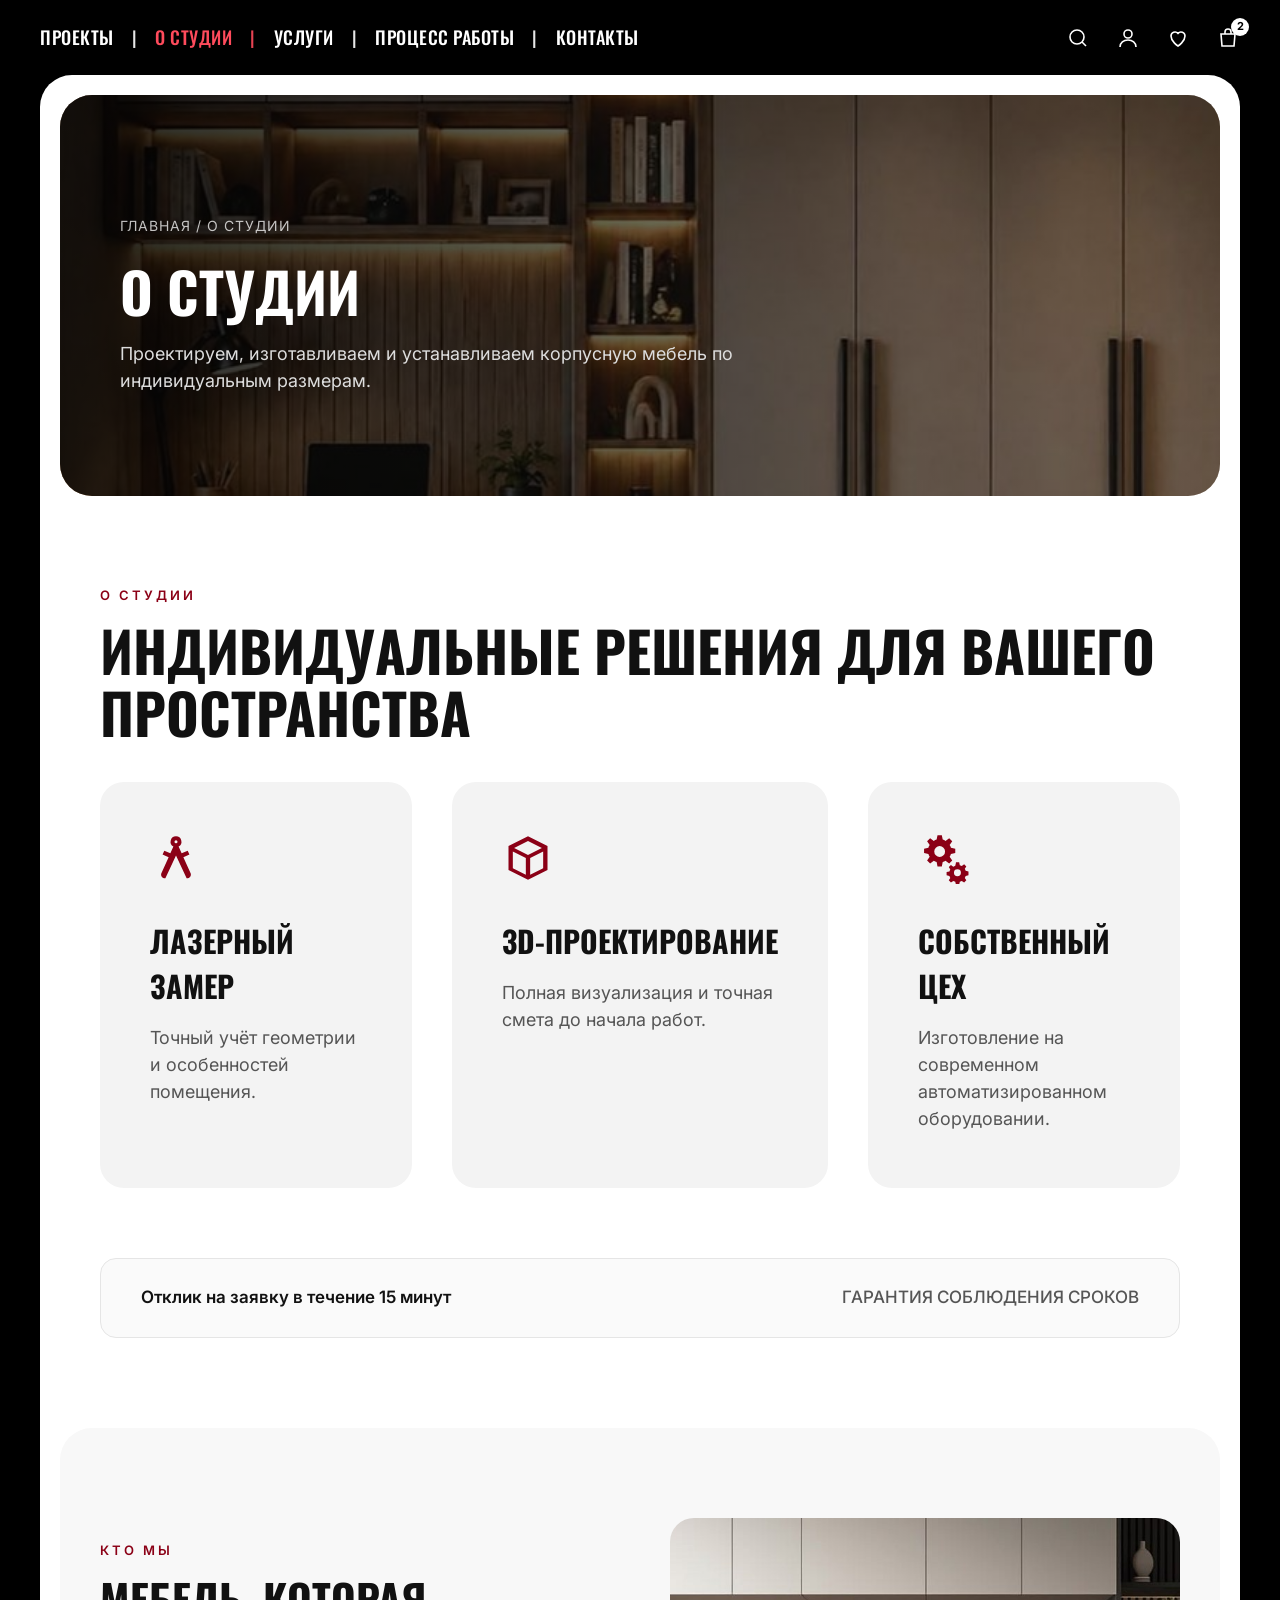
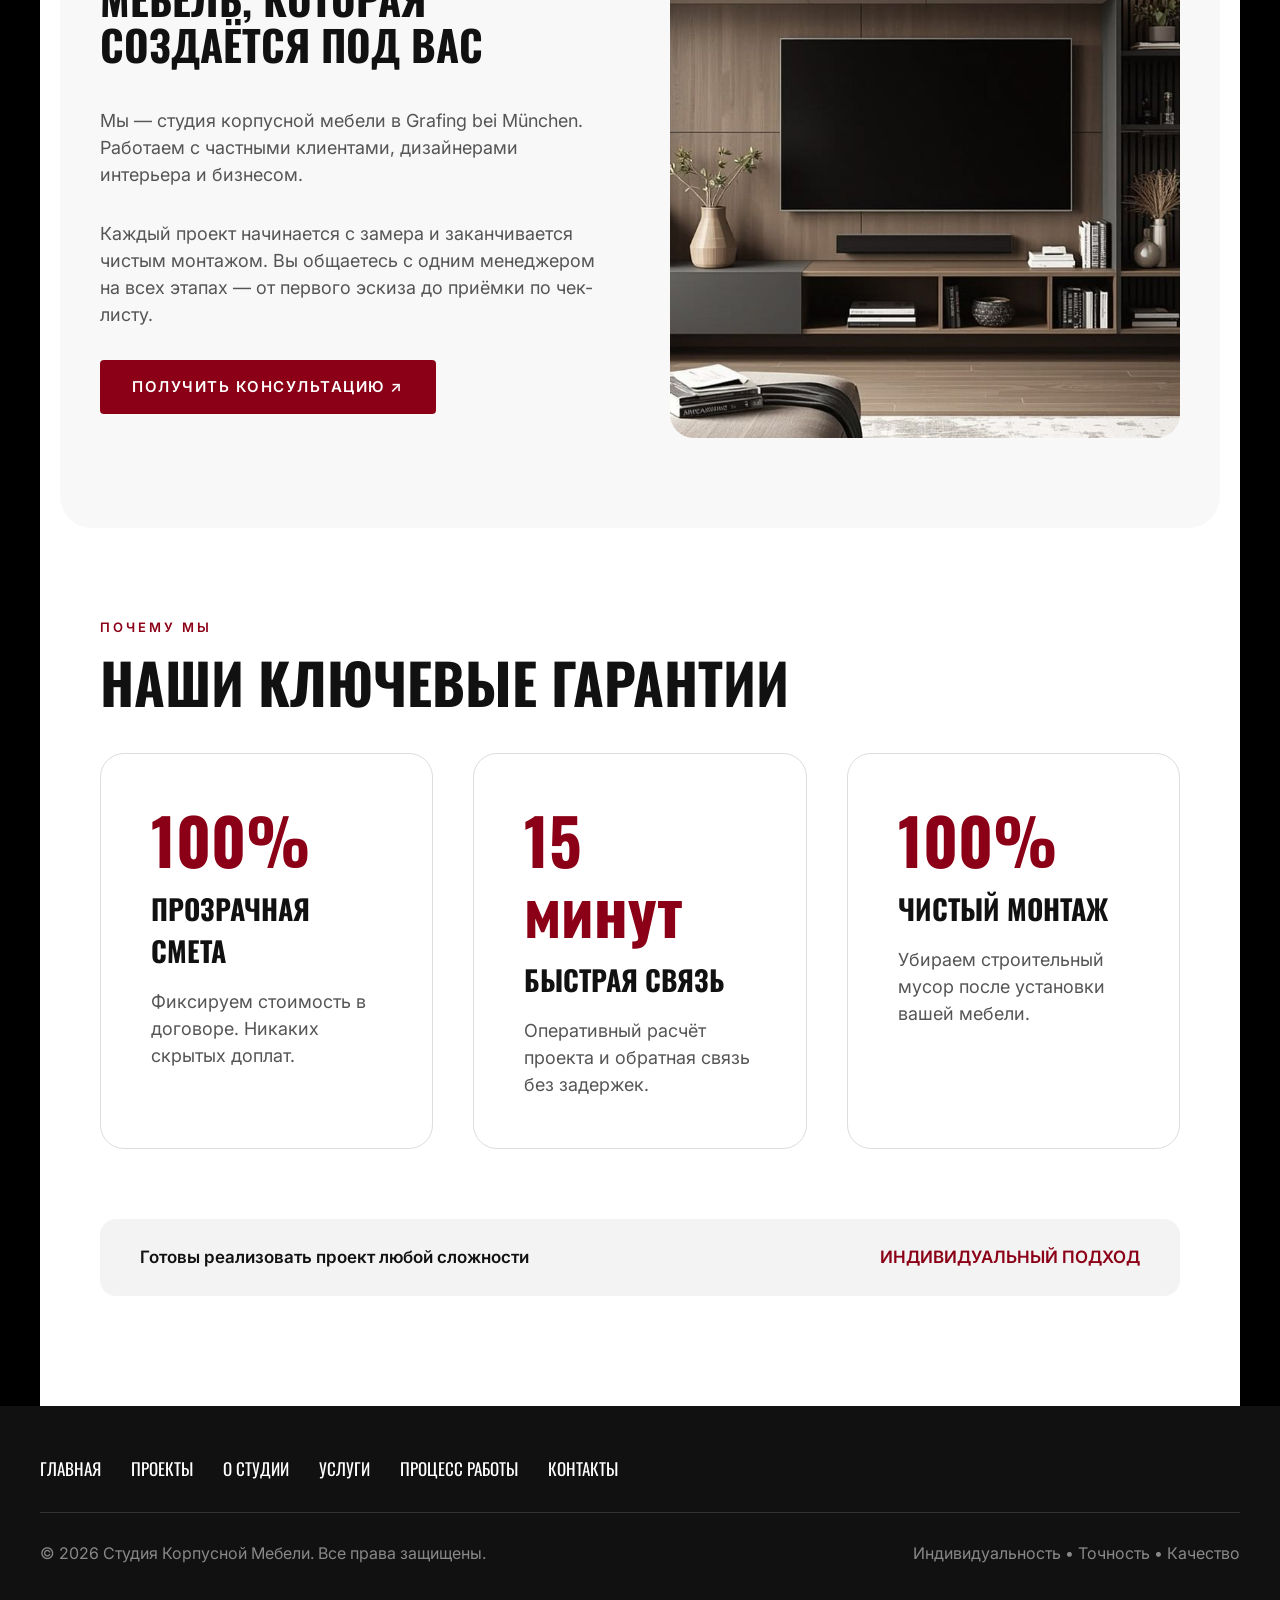
==== about.html @ b0513866 "first commit" ====
<!DOCTYPE html>
<html lang="ru">
<head>
    <meta charset="UTF-8">
    <meta name="viewport" content="width=device-width, initial-scale=1.0">
    <title>О студии | Корпусная мебель на заказ</title>
    <meta name="description" content="О студии корпусной мебели: лазерный замер, 3D-проектирование, собственный цех и гарантии.">

    <link rel="preconnect" href="https://fonts.googleapis.com">
    <link rel="preconnect" href="https://fonts.gstatic.com" crossorigin>
    <link href="https://fonts.googleapis.com/css2?family=Inter:wght@300;400;500;600;700;800&family=Oswald:wght@500;600;700&display=swap" rel="stylesheet">
    <link rel="stylesheet" href="css/style.css">
</head>
<body>

    <!-- ================= ШАПКА ================= -->
    <header class="site-header">
        <div class="site-header__inner">
            <button class="burger" aria-label="Меню"><span></span><span></span><span></span></button>
            <nav class="nav">
                <a href="projects.html">Проекты</a>
                <a href="about.html">О студии</a>
                <a href="services.html">Услуги</a>
                <a href="process.html">Процесс работы</a>
                <a href="contacts.html">Контакты</a>
            </nav>
            <div class="header-icons">
                <a href="#" aria-label="Поиск"><svg viewBox="0 0 24 24" fill="none" stroke="currentColor" stroke-width="1.6"><circle cx="11" cy="11" r="7"/><path d="m20 20-4-4"/></svg></a>
                <a href="#" aria-label="Профиль"><svg viewBox="0 0 24 24" fill="none" stroke="currentColor" stroke-width="1.6"><circle cx="12" cy="8" r="4"/><path d="M4 21c0-4.4 3.6-7 8-7s8 2.6 8 7"/></svg></a>
                <a href="#" aria-label="Избранное"><svg viewBox="0 0 24 24" fill="none" stroke="currentColor" stroke-width="1.6"><path d="M12 20s-7-4.4-7-10a4 4 0 0 1 7-2.6A4 4 0 0 1 19 10c0 5.6-7 10-7 10Z"/></svg></a>
                <a href="#" aria-label="Корзина"><svg viewBox="0 0 24 24" fill="none" stroke="currentColor" stroke-width="1.6"><path d="M5 8h14l-1 12H6L5 8Z"/><path d="M9 8V6a3 3 0 0 1 6 0v2"/></svg><span class="cart-badge">2</span></a>
            </div>
        </div>
    </header>

    <main class="page">
        <div class="page__inner">

            <!-- Шапка страницы -->
            <section class="page-hero" style="background-image: url('images/cat-wardrobes.jpg');">
                <div class="breadcrumbs"><a href="index.html">Главная</a> / О студии</div>
                <br>
                <h1 class="title">О студии</h1>
                <p class="lead" style="color:#ddd;">Проектируем, изготавливаем и устанавливаем корпусную мебель по индивидуальным размерам.</p>
            </section>

            <!-- Индивидуальные решения -->
            <section class="section">
                <div class="container">
                    <span class="eyebrow">О студии</span>
                    <h2 class="title">Индивидуальные решения для вашего пространства</h2>

                    <div class="features">
                        <div class="feature">
                            <svg viewBox="0 0 24 24" fill="currentColor"><path d="M12 2a2.5 2.5 0 0 1 1.2 4.7l1.4 3.1 2.8-1.2.8 1.8-2.8 1.2 3.3 7.3c.5 1-.1 2.2-1.2 2.4l-.6.1-4.9-10.6-4.9 10.6-.6-.1c-1.1-.2-1.7-1.4-1.2-2.4l3.3-7.3-2.8-1.2.8-1.8 2.8 1.2 1.4-3.1A2.5 2.5 0 0 1 12 2Zm0 1.8a.7.7 0 1 0 0 1.4.7.7 0 0 0 0-1.4Z"/></svg>
                            <h3>Лазерный замер</h3>
                            <p>Точный учёт геометрии и особенностей помещения.</p>
                        </div>
                        <div class="feature">
                            <svg viewBox="0 0 24 24" fill="currentColor"><path d="M12 2 3 6.5v11L12 22l9-4.5v-11L12 2Zm0 2.2 6.4 3.2L12 10.6 5.6 7.4 12 4.2ZM5 9l6 3v7.7l-6-3V9Zm8 10.7V12l6-3v7.7l-6 3Z"/></svg>
                            <h3>3D&#8209;проектирование</h3>
                            <p>Полная визуализация и точная смета до начала работ.</p>
                        </div>
                        <div class="feature">
                            <svg viewBox="0 0 24 24" fill="currentColor"><path d="M9 1.5h2l.4 2a5 5 0 0 1 1.3.6l1.7-1.2 1.4 1.4-1.2 1.7c.3.4.5.8.6 1.3l2 .4v2l-2 .4a5 5 0 0 1-.6 1.3l1.2 1.7-1.4 1.4-1.7-1.2a5 5 0 0 1-1.3.6l-.4 2H9l-.4-2a5 5 0 0 1-1.3-.6l-1.7 1.2-1.4-1.4 1.2-1.7a5 5 0 0 1-.6-1.3l-2-.4v-2l2-.4c.1-.5.3-.9.6-1.3L4.2 4.3l1.4-1.4 1.7 1.2c.4-.3.8-.5 1.3-.6l.4-2ZM10 6.5a2.5 2.5 0 1 0 0 5 2.5 2.5 0 0 0 0-5Zm7.5 7.5h1.5l.3 1.3.9.4 1.1-.8 1 1-.7 1.1.4.9 1.3.3V20l-1.3.3-.4.9.7 1.1-1 1-1.1-.7-.9.4-.3 1.3h-1.5l-.3-1.3-.9-.4-1.1.7-1-1 .7-1.1-.4-.9-1.3-.3v-1.5l1.3-.3.4-.9-.7-1.1 1-1 1.1.8.9-.4.3-1.3Zm.7 3.2a1.6 1.6 0 1 0 0 3.2 1.6 1.6 0 0 0 0-3.2Z"/></svg>
                            <h3>Собственный цех</h3>
                            <p>Изготовление на современном автоматизированном оборудовании.</p>
                        </div>
                    </div>

                    <div class="info-bar info-bar--outline">
                        <span>Отклик на заявку в течение 15 минут</span>
                        <span>Гарантия соблюдения сроков</span>
                    </div>
                </div>
            </section>

            <!-- О нас подробнее -->
            <section class="section section--light" style="border-radius: 32px;">
                <div class="container about-split">
                    <div>
                        <span class="eyebrow">Кто мы</span>
                        <h2 class="title title--sm">Мебель, которая создаётся под вас</h2>
                        <p class="lead">Мы — студия корпусной мебели в Grafing bei München. Работаем с частными клиентами, дизайнерами интерьера и бизнесом.</p>
                        <p class="lead">Каждый проект начинается с замера и заканчивается чистым монтажом. Вы общаетесь с одним менеджером на всех этапах — от первого эскиза до приёмки по чек-листу.</p>
                        <a href="#" class="btn" data-modal-open>Получить консультацию ↗</a>
                    </div>
                    <img src="images/cat-home.jpg" alt="Мебель для дома">
                </div>
            </section>

            <!-- Гарантии -->
            <section class="section">
                <div class="container">
                    <span class="eyebrow">Почему мы</span>
                    <h2 class="title">Наши ключевые гарантии</h2>

                    <div class="guarantees">
                        <div class="guarantee">
                            <div class="guarantee__num">100%</div>
                            <h3>Прозрачная смета</h3>
                            <p>Фиксируем стоимость в договоре. Никаких скрытых доплат.</p>
                        </div>
                        <div class="guarantee">
                            <div class="guarantee__num">15 минут</div>
                            <h3>Быстрая связь</h3>
                            <p>Оперативный расчёт проекта и обратная связь без задержек.</p>
                        </div>
                        <div class="guarantee">
                            <div class="guarantee__num">100%</div>
                            <h3>Чистый монтаж</h3>
                            <p>Убираем строительный мусор после установки вашей мебели.</p>
                        </div>
                    </div>

                    <div class="info-bar">
                        <span>Готовы реализовать проект любой сложности</span>
                        <span>Индивидуальный подход</span>
                    </div>
                </div>
            </section>

        </div>
    </main>

    <!-- ================= ПОДВАЛ ================= -->
    <footer class="site-footer">
        <div class="container">
            <nav class="site-footer__nav">
                <a href="index.html">Главная</a>
                <a href="projects.html">Проекты</a>
                <a href="about.html">О студии</a>
                <a href="services.html">Услуги</a>
                <a href="process.html">Процесс работы</a>
                <a href="contacts.html">Контакты</a>
            </nav>
            <div class="site-footer__bottom">
                <span>© <span data-year></span> Студия Корпусной Мебели. Все права защищены.</span>
                <span>Индивидуальность • Точность • Качество</span>
            </div>
        </div>
    </footer>

    <!-- ================= МОДАЛЬНОЕ ОКНО ================= -->
    <div class="modal" id="modal">
        <div class="modal__box">
            <button class="modal__close" aria-label="Закрыть">&times;</button>
            <h2>Получить консультацию</h2>
            <p>Оставьте контакты — перезвоним в течение 15 минут.</p>
            <form class="form">
                <input type="text" name="name" placeholder="Ваше имя" required>
                <input type="tel" name="phone" placeholder="Телефон" required>
                <textarea name="message" placeholder="Что хотите заказать?"></textarea>
                <button type="submit" class="btn">Отправить заявку</button>
                <div class="form__success">Спасибо! Мы скоро свяжемся с вами.</div>
                <div class="form__agree">Нажимая кнопку, вы соглашаетесь на обработку персональных данных.</div>
            </form>
        </div>
    </div>

    <script src="js/main.js"></script>
</body>
</html>
---- css/style.css ----
/* =========================================================
   Корпусная мебель на заказ — общие стили для всех страниц
   ========================================================= */

:root {
    --black: #000000;
    --dark: #111111;
    --dark-2: #1c1c1e;
    --white: #ffffff;
    --bg-light: #f8f8f8;
    --card-gray: #f3f3f3;
    --text: #111111;
    --text-muted: #555555;
    --text-light: #888888;
    --accent: #8b0016;
    --accent-hover: #a5001c;
    --border: #e5e5e5;
    --radius-xl: 32px;
    --radius-lg: 24px;
    --radius-md: 16px;
    --container: 1280px;
    --font-head: 'Oswald', sans-serif;
    --font-body: 'Inter', sans-serif;
}

*,
*::before,
*::after {
    box-sizing: border-box;
    margin: 0;
    padding: 0;
}

html {
    scroll-behavior: smooth;
}

body {
    background: var(--black);
    font-family: var(--font-body);
    color: var(--text);
    line-height: 1.5;
}

img {
    display: block;
    max-width: 100%;
}

a {
    color: inherit;
    text-decoration: none;
}

button {
    font: inherit;
    cursor: pointer;
    border: none;
    background: none;
    color: inherit;
}

.container {
    width: 100%;
    max-width: var(--container);
    margin: 0 auto;
    padding: 0 40px;
}

/* ---------- Общие элементы ---------- */

.eyebrow {
    display: block;
    font-size: 13px;
    font-weight: 600;
    letter-spacing: 3px;
    text-transform: uppercase;
    color: var(--accent);
    margin-bottom: 14px;
}

.title {
    font-family: var(--font-head);
    font-weight: 700;
    font-size: clamp(32px, 5vw, 56px);
    line-height: 1.1;
    text-transform: uppercase;
    margin-bottom: 40px;
}

.title--sm {
    font-size: clamp(28px, 4vw, 42px);
}

.lead {
    font-size: 18px;
    color: var(--text-muted);
    max-width: 640px;
    margin-bottom: 32px;
}

.btn {
    display: inline-flex;
    align-items: center;
    gap: 10px;
    background: var(--accent);
    color: var(--white);
    padding: 16px 32px;
    font-weight: 600;
    font-size: 15px;
    letter-spacing: 1.5px;
    text-transform: uppercase;
    border-radius: 4px;
    transition: background 0.2s;
}

.btn:hover {
    background: var(--accent-hover);
}

.btn--outline {
    background: transparent;
    border: 1px solid currentColor;
}

.btn--outline:hover {
    background: var(--white);
    color: var(--black);
}

.section {
    padding: 90px 0;
}

.section--light {
    background: var(--bg-light);
}

.section--dark {
    background: var(--dark);
    color: var(--white);
}

.check-list {
    list-style: none;
    display: flex;
    flex-direction: column;
    gap: 14px;
    margin-bottom: 32px;
}

.check-list li {
    position: relative;
    padding-left: 34px;
    font-weight: 600;
    font-size: 17px;
}

.check-list li::before {
    content: '';
    position: absolute;
    left: 2px;
    top: 4px;
    width: 14px;
    height: 8px;
    border-left: 2.5px solid var(--accent);
    border-bottom: 2.5px solid var(--accent);
    transform: rotate(-45deg);
}

.info-bar {
    display: flex;
    justify-content: space-between;
    align-items: center;
    gap: 20px;
    flex-wrap: wrap;
    padding: 26px 40px;
    border-radius: var(--radius-md);
    background: var(--card-gray);
    font-weight: 600;
    font-size: 17px;
}

.info-bar span:last-child {
    color: var(--accent);
    text-transform: uppercase;
}

/* =========================================================
   ШАПКА
   ========================================================= */

.site-header {
    position: sticky;
    top: 0;
    z-index: 100;
    background: var(--black);
    color: var(--white);
}

.site-header__inner {
    max-width: 1920px;
    margin: 0 auto;
    padding: 20px 40px;
    display: flex;
    align-items: center;
    justify-content: space-between;
}

.nav {
    display: flex;
    align-items: center;
    font-family: var(--font-head);
    font-size: 18px;
    font-weight: 500;
    letter-spacing: 0.5px;
    text-transform: uppercase;
}

.nav a {
    position: relative;
    padding: 4px 0;
    transition: opacity 0.2s;
}

.nav a:not(:last-child)::after {
    content: '|';
    margin: 0 18px;
    opacity: 0.9;
}

.nav a:hover {
    opacity: 0.7;
}

.nav a.is-active {
    color: #ff4b5c;
}

.header-icons {
    display: flex;
    align-items: center;
    gap: 26px;
}

.header-icons a {
    position: relative;
    display: flex;
    transition: opacity 0.2s;
}

.header-icons a:hover {
    opacity: 0.7;
}

.header-icons svg {
    width: 24px;
    height: 24px;
}

.cart-badge {
    position: absolute;
    top: -8px;
    right: -9px;
    width: 18px;
    height: 18px;
    border-radius: 50%;
    background: var(--white);
    color: var(--black);
    font-size: 11px;
    font-weight: 700;
    display: flex;
    align-items: center;
    justify-content: center;
}

.burger {
    display: none;
    width: 32px;
    height: 32px;
    flex-direction: column;
    justify-content: center;
    gap: 6px;
}

.burger span {
    display: block;
    height: 2px;
    background: var(--white);
    transition: transform 0.3s, opacity 0.3s;
}

.burger.is-open span:nth-child(1) { transform: translateY(8px) rotate(45deg); }
.burger.is-open span:nth-child(2) { opacity: 0; }
.burger.is-open span:nth-child(3) { transform: translateY(-8px) rotate(-45deg); }

/* =========================================================
   ОСНОВНОЙ КОНТЕЙНЕР (белая «карточка» на чёрном фоне)
   ========================================================= */

.page {
    background: var(--white);
    margin: 0 40px;
    border-radius: var(--radius-xl) var(--radius-xl) 0 0;
    overflow: hidden;
}

.page__inner {
    padding: 20px;
}

/* =========================================================
   ГЛАВНЫЙ ЭКРАН (index)
   ========================================================= */

.hero {
    position: relative;
    min-height: 640px;
    border-radius: var(--radius-xl);
    overflow: hidden;
    color: var(--white);
    background: url('../images/hero.jpg') center / cover no-repeat;
    display: flex;
    flex-direction: column;
    justify-content: space-between;
    padding: 28px;
}

.hero::before {
    content: '';
    position: absolute;
    inset: 0;
    background: linear-gradient(180deg, rgba(0, 0, 0, 0.55) 0%, rgba(0, 0, 0, 0.15) 45%, rgba(0, 0, 0, 0.7) 100%);
}

.hero > * {
    position: relative;
    z-index: 1;
}

.hero__top {
    display: grid;
    grid-template-columns: 1fr auto 1fr;
    align-items: start;
    gap: 20px;
}

.brand {
    display: flex;
    align-items: flex-start;
    gap: 14px;
}

.logo {
    flex-shrink: 0;
    background: var(--white);
    color: var(--black);
    font-family: var(--font-head);
    font-weight: 700;
    font-size: 24px;
    line-height: 1;
    padding: 8px 6px;
    text-align: center;
    text-transform: uppercase;
}

.brand__text {
    font-size: 13px;
    letter-spacing: 0.5px;
    text-transform: uppercase;
    max-width: 300px;
}

.brand__text small {
    display: block;
    margin-top: 6px;
    font-size: 9px;
    opacity: 0.85;
}

.company-name {
    font-family: var(--font-head);
    font-weight: 700;
    font-size: 26px;
    letter-spacing: 1px;
    text-transform: uppercase;
}

.hero__bottom {
    display: flex;
    justify-content: space-between;
    align-items: flex-end;
    gap: 30px;
}

.hero__glass {
    max-width: 760px;
    padding: 32px 40px;
    border-radius: 0 var(--radius-lg) var(--radius-lg) 0;
    margin-left: -28px;
    background: rgba(40, 30, 25, 0.35);
    backdrop-filter: blur(10px);
    -webkit-backdrop-filter: blur(10px);
}

.hero__glass p {
    font-size: clamp(16px, 1.8vw, 22px);
    letter-spacing: 1px;
    text-transform: uppercase;
    line-height: 1.35;
}

.hero__glass p + p {
    margin-top: 20px;
}

.hero__glass p::after {
    content: '';
    display: block;
    width: 52px;
    height: 2px;
    background: var(--white);
    margin-top: 10px;
}

.catalog-card {
    display: flex;
    align-items: flex-start;
    gap: 16px;
    padding: 14px;
    border-radius: 40px;
    background: rgba(10, 10, 10, 0.85);
    transition: transform 0.3s;
}

.catalog-card:hover {
    transform: translateY(-4px);
}

.catalog-card img {
    width: 220px;
    height: 150px;
    object-fit: cover;
    border-radius: 32px;
}

.catalog-card span {
    font-family: var(--font-head);
    font-size: 13px;
    text-transform: uppercase;
    line-height: 1.3;
    padding: 10px 14px 0 0;
}

.catalog-card span::after {
    content: ' ↗';
    font-size: 18px;
}

/* =========================================================
   КАТЕГОРИИ + СЛАЙДЕР
   ========================================================= */

.categories {
    padding: 70px 0 40px;
}

.categories__head {
    display: flex;
    align-items: center;
    justify-content: space-between;
    gap: 30px;
    flex-wrap: wrap;
    margin-bottom: 50px;
    padding: 0 20px;
}

.categories__label {
    display: flex;
    align-items: center;
    gap: 16px;
    font-size: 22px;
    letter-spacing: 1px;
    text-transform: uppercase;
}

.categories__label::before,
.categories__label::after {
    content: '';
    height: 2px;
    background: var(--black);
}

.categories__label::before { width: 110px; }
.categories__label::after {
    width: 340px;
    background: radial-gradient(circle at right, var(--black) 5px, transparent 6px) right center / 12px 12px no-repeat,
                linear-gradient(var(--black), var(--black)) left center / calc(100% - 6px) 2px no-repeat;
    height: 12px;
}

.categories__slogan {
    font-size: 20px;
    letter-spacing: 1px;
    text-transform: uppercase;
}

.slider {
    display: grid;
    grid-auto-flow: column;
    grid-auto-columns: calc((100% - 3 * 28px) / 4);
    gap: 28px;
    overflow-x: auto;
    scroll-snap-type: x mandatory;
    scrollbar-width: none;
    padding: 0 20px 10px;
}

.slider::-webkit-scrollbar {
    display: none;
}

.cat-card {
    scroll-snap-align: start;
    transition: transform 0.3s;
}

.cat-card:hover {
    transform: translateY(-6px);
}

.cat-card img {
    width: 100%;
    aspect-ratio: 1 / 0.96;
    object-fit: cover;
    border-radius: var(--radius-lg);
    border: 1px solid #ccc;
    margin-bottom: 24px;
}

.cat-card h3 {
    font-family: var(--font-head);
    font-weight: 600;
    font-size: 24px;
    text-transform: uppercase;
}

.slider-controls {
    display: flex;
    align-items: center;
    gap: 40px;
    margin: 60px 20px 0;
    padding: 0 30px;
}

.slider-controls button {
    font-size: 26px;
    line-height: 1;
    transition: opacity 0.2s;
}

.slider-controls button:hover {
    opacity: 0.6;
}

.slider-progress {
    position: relative;
    flex: 1;
    height: 2px;
    background: var(--border);
}

.slider-progress__bar {
    position: absolute;
    left: 0;
    top: 0;
    height: 2px;
    width: 10%;
    background: var(--black);
    transition: width 0.2s;
}

.slider-progress__bar::after {
    content: '';
    position: absolute;
    right: -4px;
    top: -3px;
    width: 8px;
    height: 8px;
    border-radius: 50%;
    background: var(--black);
}

/* =========================================================
   ЭТАПЫ РАБОТЫ — список (главная)
   ========================================================= */

.steps {
    border-top: 1px solid var(--border);
    padding: 90px 130px;
}

.steps__title {
    font-family: var(--font-body);
    font-weight: 800;
    font-size: clamp(32px, 4.5vw, 56px);
    letter-spacing: 1px;
    text-transform: uppercase;
    margin-bottom: 50px;
}

.steps__list {
    list-style: none;
}

.step {
    border-bottom: 1px solid var(--border);
}

.step:last-child {
    border-bottom: none;
}

.step__head {
    width: 100%;
    display: flex;
    align-items: center;
    gap: 60px;
    padding: 34px 0;
    text-align: left;
}

.step__num {
    flex-shrink: 0;
    width: 90px;
    font-weight: 800;
    font-size: 64px;
    line-height: 1;
    color: #dcdcdc;
    transition: color 0.3s;
}

.step__info {
    flex: 1;
}

.step__title {
    display: block;
    font-weight: 700;
    font-size: 26px;
    letter-spacing: 1px;
    text-transform: uppercase;
    margin-bottom: 8px;
}

.step__text {
    display: block;
    font-size: 17px;
    letter-spacing: 0.5px;
    color: var(--text-muted);
    text-transform: uppercase;
    max-width: 780px;
}

.step__arrow {
    flex-shrink: 0;
    width: 62px;
    height: 62px;
    border: 1px solid #ccc;
    border-radius: 50%;
    display: flex;
    align-items: center;
    justify-content: center;
    font-size: 26px;
    color: #444;
    transition: all 0.3s;
}

.step__more {
    max-height: 0;
    overflow: hidden;
    padding-left: 150px;
    color: var(--text-muted);
    font-size: 16px;
    transition: max-height 0.4s ease, padding 0.4s ease;
}

.step.is-open .step__more {
    max-height: 200px;
    padding-bottom: 30px;
}

.step:hover .step__num,
.step.is-open .step__num {
    color: var(--accent);
}

.step:hover .step__arrow,
.step.is-open .step__arrow {
    background: var(--black);
    border-color: var(--black);
    color: var(--white);
}

.step.is-open .step__arrow {
    transform: rotate(90deg);
}

.steps__cta {
    display: flex;
    justify-content: flex-end;
    margin-top: 20px;
}

/* =========================================================
   КОНТАКТЫ + КАРТА (главная, светлая версия)
   ========================================================= */

.contacts-light {
    border-top: 1px solid var(--border);
    margin: 0 130px;
    padding: 70px 0 90px;
}

.contacts-light .steps__title {
    margin-bottom: 30px;
}

.contacts-grid {
    display: grid;
    grid-template-columns: 1fr 1.6fr;
    gap: 60px;
    align-items: stretch;
}

.contact-item {
    margin-bottom: 34px;
}

.contact-item__label {
    font-size: 15px;
    letter-spacing: 1.5px;
    text-transform: uppercase;
    color: var(--text-light);
    margin-bottom: 6px;
}

.contact-item__value {
    font-weight: 700;
    font-size: 22px;
    letter-spacing: 0.5px;
}

.contact-item__sub {
    font-size: 17px;
    color: var(--text-muted);
    margin-top: 4px;
}

.socials {
    display: flex;
    flex-wrap: wrap;
    gap: 14px;
    margin-top: 12px;
}

.social-btn {
    padding: 12px 26px;
    border: 1px solid #ccc;
    border-radius: 40px;
    font-size: 17px;
    transition: all 0.2s;
}

.social-btn:hover {
    background: var(--black);
    border-color: var(--black);
    color: var(--white);
}

.map {
    min-height: 420px;
    border-radius: var(--radius-lg);
    overflow: hidden;
    border: 1px solid #ddd;
}

.map iframe {
    width: 100%;
    height: 100%;
    min-height: 420px;
    border: 0;
    display: block;
}

/* =========================================================
   ВНУТРЕННИЕ СТРАНИЦЫ — шапка страницы
   ========================================================= */

.page-hero {
    position: relative;
    border-radius: var(--radius-xl);
    overflow: hidden;
    color: var(--white);
    padding: 120px 60px 70px;
    background: var(--dark) center / cover no-repeat;
}

.page-hero::before {
    content: '';
    position: absolute;
    inset: 0;
    background: linear-gradient(90deg, rgba(0, 0, 0, 0.85) 0%, rgba(0, 0, 0, 0.35) 100%);
}

.page-hero > * {
    position: relative;
}

.page-hero .title {
    margin-bottom: 18px;
}

.page-hero .eyebrow {
    color: #ff4b5c;
}

.breadcrumbs {
    font-size: 14px;
    letter-spacing: 1px;
    text-transform: uppercase;
    opacity: 0.75;
}

.breadcrumbs a:hover {
    text-decoration: underline;
}

/* =========================================================
   О СТУДИИ
   ========================================================= */

.features {
    display: grid;
    grid-template-columns: repeat(3, 1fr);
    gap: 40px;
    margin-bottom: 70px;
}

.feature {
    background: var(--card-gray);
    border-radius: var(--radius-lg);
    padding: 50px 50px 56px;
    transition: transform 0.3s, box-shadow 0.3s;
}

.feature:hover {
    transform: translateY(-6px);
    box-shadow: 0 20px 40px rgba(0, 0, 0, 0.08);
}

.feature svg {
    width: 52px;
    height: 52px;
    color: var(--accent);
    margin-bottom: 28px;
}

.feature h3 {
    font-family: var(--font-head);
    font-weight: 700;
    font-size: 30px;
    text-transform: uppercase;
    margin-bottom: 16px;
}

.feature p {
    font-size: 18px;
    color: var(--text-muted);
}

.info-bar--outline {
    background: #fafafa;
    border: 1px solid var(--border);
}

.info-bar--outline span:last-child {
    color: var(--text-muted);
    font-weight: 500;
}

.about-split {
    display: grid;
    grid-template-columns: 1fr 1fr;
    gap: 60px;
    align-items: center;
}

.about-split img {
    border-radius: var(--radius-lg);
    width: 100%;
    height: 520px;
    object-fit: cover;
}

/* Гарантии */
.guarantees {
    display: grid;
    grid-template-columns: repeat(3, 1fr);
    gap: 40px;
    margin-bottom: 70px;
}

.guarantee {
    border: 1px solid #ddd;
    border-radius: var(--radius-lg);
    padding: 50px;
    background: var(--white);
}

.guarantee__num {
    font-family: var(--font-head);
    font-weight: 700;
    font-size: 64px;
    line-height: 1.1;
    color: var(--accent);
    margin-bottom: 14px;
}

.guarantee h3 {
    font-family: var(--font-head);
    font-weight: 700;
    font-size: 28px;
    text-transform: uppercase;
    margin-bottom: 16px;
}

.guarantee p {
    font-size: 18px;
    color: var(--text-muted);
}

/* =========================================================
   УСЛУГИ — блоки «картинка + текст»
   ========================================================= */

.service {
    display: grid;
    grid-template-columns: 1fr 1fr;
    min-height: 640px;
    border-radius: var(--radius-xl);
    overflow: hidden;
    margin-bottom: 20px;
    background: var(--white);
    scroll-margin-top: 100px;
}

.service__img {
    width: 100%;
    height: 100%;
    object-fit: cover;
}

.service__body {
    padding: 80px 60px;
    display: flex;
    flex-direction: column;
    justify-content: center;
}

.service--reverse .service__img {
    order: -1;
}

.service .title {
    margin-bottom: 26px;
}

.service .lead {
    margin-bottom: 30px;
}

/* =========================================================
   ПРОЦЕСС — карточки этапов
   ========================================================= */

.process-cards {
    display: grid;
    grid-template-columns: repeat(5, 1fr);
    gap: 24px;
    margin-bottom: 60px;
}

.process-card {
    position: relative;
    background: var(--white);
    border-radius: var(--radius-md);
    padding: 40px 30px 36px;
    box-shadow: 0 6px 24px rgba(0, 0, 0, 0.05);
    border-top: 6px solid var(--black);
    transition: transform 0.3s, border-color 0.3s;
}

.process-card:hover,
.process-card:first-child {
    border-top-color: var(--accent);
}

.process-card:hover {
    transform: translateY(-6px);
}

.process-card__num {
    font-family: var(--font-head);
    font-weight: 700;
    font-size: 46px;
    line-height: 1;
    margin-bottom: 28px;
}

.process-card h3 {
    font-family: var(--font-head);
    font-weight: 700;
    font-size: 24px;
    text-transform: uppercase;
    margin-bottom: 14px;
}

.process-card p {
    font-size: 16px;
    color: var(--text-muted);
}

.process-note {
    text-align: center;
    font-size: 18px;
    color: var(--text-muted);
}

/* =========================================================
   ПРОЕКТЫ — фильтр и галерея
   ========================================================= */

.filters {
    display: flex;
    flex-wrap: wrap;
    gap: 12px;
    margin-bottom: 40px;
}

.filter-btn {
    padding: 12px 24px;
    border: 1px solid #ccc;
    border-radius: 40px;
    font-size: 15px;
    font-weight: 500;
    text-transform: uppercase;
    letter-spacing: 0.5px;
    transition: all 0.2s;
}

.filter-btn:hover,
.filter-btn.is-active {
    background: var(--black);
    border-color: var(--black);
    color: var(--white);
}

.projects-grid {
    display: grid;
    grid-template-columns: repeat(3, 1fr);
    gap: 30px;
}

.project {
    position: relative;
    border-radius: var(--radius-lg);
    overflow: hidden;
    aspect-ratio: 4 / 3.4;
    color: var(--white);
}

.project.is-hidden {
    display: none;
}

.project img {
    width: 100%;
    height: 100%;
    object-fit: cover;
    transition: transform 0.6s;
}

.project:hover img {
    transform: scale(1.06);
}

.project__caption {
    position: absolute;
    left: 0;
    right: 0;
    bottom: 0;
    padding: 60px 26px 24px;
    background: linear-gradient(180deg, transparent 0%, rgba(0, 0, 0, 0.8) 100%);
}

.project__tag {
    font-size: 12px;
    letter-spacing: 2px;
    text-transform: uppercase;
    opacity: 0.8;
}

.project__caption h3 {
    font-family: var(--font-head);
    font-size: 24px;
    text-transform: uppercase;
}

/* =========================================================
   КОНТАКТЫ — тёмная версия (страница контактов и подвал)
   ========================================================= */

.contacts-dark__head {
    display: flex;
    justify-content: space-between;
    align-items: flex-start;
    gap: 30px;
    flex-wrap: wrap;
    margin-bottom: 70px;
}

.contacts-dark__head .eyebrow {
    color: var(--accent);
}

.contacts-dark .contact-item__label {
    color: #aaa;
    letter-spacing: 3px;
}

.contacts-dark .contact-item__value {
    font-weight: 600;
    font-size: 30px;
}

.contacts-dark .contact-item__sub {
    color: #777;
    font-size: 20px;
}

.contacts-dark__grid {
    display: grid;
    grid-template-columns: 1fr 1fr;
    gap: 60px;
    align-items: start;
    margin-bottom: 60px;
}

.dark-card {
    background: var(--dark-2);
    border: 1px solid #2a2a2a;
    border-radius: var(--radius-lg);
    padding: 50px 56px;
}

.dark-card h3 {
    font-family: var(--font-head);
    font-weight: 700;
    font-size: 34px;
    text-transform: uppercase;
    margin-bottom: 20px;
}

.dark-card p {
    color: #aaa;
    font-size: 18px;
    margin-bottom: 30px;
}

.dark-card .social-btn {
    background: #2a2a2c;
    border-color: #3a3a3c;
    color: var(--white);
    font-weight: 600;
}

.dark-card .social-btn:hover {
    background: var(--white);
    color: var(--black);
}

.contacts-dark .map {
    border-color: #2a2a2a;
}

/* ---------- Форма ---------- */

.form {
    display: grid;
    gap: 16px;
}

.form input,
.form textarea,
.form select {
    width: 100%;
    padding: 16px 18px;
    font: inherit;
    font-size: 16px;
    border-radius: 10px;
    border: 1px solid #ccc;
    background: var(--white);
    color: var(--text);
}

.form textarea {
    resize: vertical;
    min-height: 110px;
}

.form input:focus,
.form textarea:focus,
.form select:focus {
    outline: 2px solid var(--accent);
    outline-offset: 1px;
}

.dark-card .form input,
.dark-card .form textarea,
.dark-card .form select {
    background: #2a2a2c;
    border-color: #3a3a3c;
    color: var(--white);
}

.form__agree {
    font-size: 13px;
    color: var(--text-light);
}

.form__success {
    display: none;
    padding: 16px 18px;
    border-radius: 10px;
    background: #e9f7ee;
    color: #146c2e;
    font-weight: 600;
}

.form.is-sent .form__success {
    display: block;
}

/* =========================================================
   ПОДВАЛ
   ========================================================= */

.site-footer {
    background: var(--dark);
    color: #888;
    font-size: 16px;
}

.site-footer__nav {
    display: flex;
    flex-wrap: wrap;
    gap: 10px 30px;
    font-family: var(--font-head);
    font-size: 17px;
    text-transform: uppercase;
    color: var(--white);
    padding: 50px 0 30px;
}

.site-footer__nav a:hover {
    color: #ff4b5c;
}

.site-footer__bottom {
    display: flex;
    justify-content: space-between;
    flex-wrap: wrap;
    gap: 10px;
    border-top: 1px solid #333;
    padding: 28px 0 36px;
}

/* =========================================================
   МОДАЛЬНОЕ ОКНО «ПОЛУЧИТЬ КОНСУЛЬТАЦИЮ»
   ========================================================= */

.modal {
    position: fixed;
    inset: 0;
    z-index: 200;
    display: flex;
    align-items: center;
    justify-content: center;
    padding: 20px;
    background: rgba(0, 0, 0, 0.7);
    opacity: 0;
    visibility: hidden;
    transition: opacity 0.3s, visibility 0.3s;
}

.modal.is-open {
    opacity: 1;
    visibility: visible;
}

.modal__box {
    position: relative;
    width: 100%;
    max-width: 520px;
    max-height: 100%;
    overflow-y: auto;
    background: var(--white);
    border-radius: var(--radius-lg);
    padding: 48px 40px 40px;
    transform: translateY(20px);
    transition: transform 0.3s;
}

.modal.is-open .modal__box {
    transform: none;
}

.modal__close {
    position: absolute;
    top: 16px;
    right: 20px;
    font-size: 32px;
    line-height: 1;
    color: #888;
}

.modal__close:hover {
    color: var(--black);
}

.modal h2 {
    font-family: var(--font-head);
    font-size: 32px;
    text-transform: uppercase;
    margin-bottom: 10px;
}

.modal p {
    color: var(--text-muted);
    margin-bottom: 24px;
}

/* =========================================================
   АДАПТИВ
   ========================================================= */

@media (max-width: 1200px) {
    .steps { padding: 70px 40px; }
    .contacts-light { margin: 0 40px; }
    .process-cards { grid-template-columns: repeat(3, 1fr); }
    .slider { grid-auto-columns: calc((100% - 2 * 28px) / 3); }
}

@media (max-width: 1024px) {
    .burger { display: flex; }

    .nav {
        position: fixed;
        top: 72px;
        left: 0;
        right: 0;
        flex-direction: column;
        align-items: flex-start;
        gap: 6px;
        padding: 20px 40px 30px;
        background: var(--black);
        font-size: 22px;
        border-top: 1px solid #222;
        opacity: 0;
        visibility: hidden;
        transform: translateY(-10px);
        transition: opacity 0.3s, transform 0.3s, visibility 0.3s;
    }

    .nav.is-open { opacity: 1; visibility: visible; transform: none; }
    .nav a:not(:last-child)::after { display: none; }

    .site-header__inner { gap: 20px; }
    .header-icons { margin-left: auto; }

    .page { margin: 0 16px; }

    .features,
    .guarantees { grid-template-columns: 1fr; gap: 24px; }

    .about-split,
    .service,
    .contacts-grid,
    .contacts-dark__grid { grid-template-columns: 1fr; }

    .service--reverse .service__img { order: 0; }
    .service__img { max-height: 420px; }
    .service__body { padding: 50px 30px; }

    .projects-grid { grid-template-columns: repeat(2, 1fr); }

    .hero__top { grid-template-columns: 1fr; }
    .hero__bottom { flex-direction: column; align-items: flex-start; }
    .company-name { order: -1; }
}

@media (max-width: 700px) {
    .container { padding: 0 20px; }
    .site-header__inner { padding: 16px 20px; }
    .header-icons { gap: 16px; }
    .header-icons svg { width: 20px; height: 20px; }
    .nav { top: 62px; padding: 20px; }

    .page { margin: 0; border-radius: 20px 20px 0 0; }
    .page__inner { padding: 10px; }

    .section { padding: 60px 0; }

    .hero { min-height: 560px; padding: 20px; border-radius: 20px; }
    .hero__glass { margin-left: -20px; padding: 24px; }
    .catalog-card img { width: 140px; height: 100px; }
    .brand__text { display: none; }

    .categories__label::after { width: 100px; }
    .categories__label::before { width: 40px; }
    .categories__slogan { font-size: 14px; }
    .slider { grid-auto-columns: 78%; }

    .steps { padding: 50px 16px; }
    .step__head { gap: 16px; padding: 24px 0; }
    .step__num { width: 48px; font-size: 34px; }
    .step__title { font-size: 18px; }
    .step__text { font-size: 13px; }
    .step__arrow { width: 40px; height: 40px; font-size: 18px; }
    .step__more { padding-left: 64px; font-size: 14px; }

    .contacts-light { margin: 0 16px; padding: 50px 0; }
    .contact-item__value { font-size: 18px; }
    .contacts-dark .contact-item__value { font-size: 22px; }

    .page-hero { padding: 80px 24px 40px; border-radius: 20px; }

    .process-cards { grid-template-columns: 1fr; }
    .projects-grid { grid-template-columns: 1fr; }

    .feature, .guarantee { padding: 36px 28px; }
    .dark-card { padding: 34px 24px; }
    .info-bar { padding: 22px 24px; font-size: 15px; }
    .modal__box { padding: 44px 22px 28px; }
}
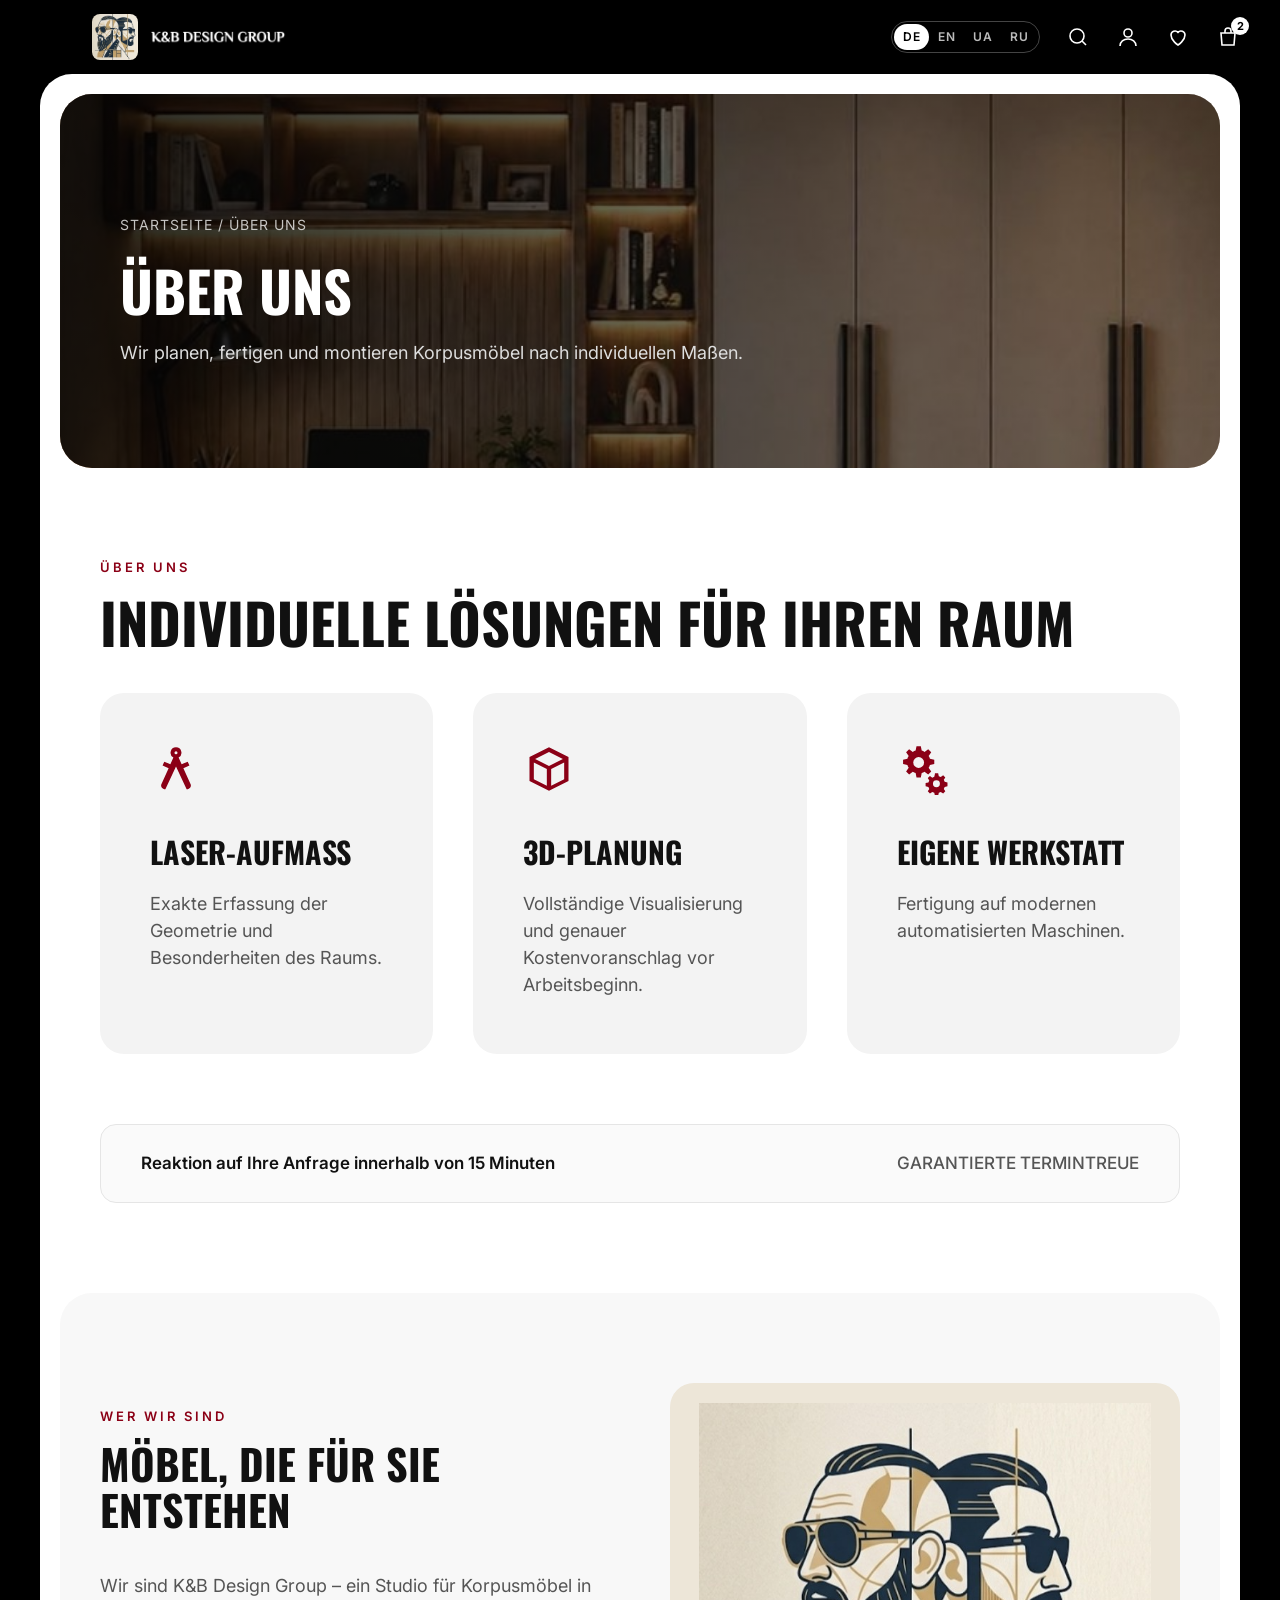
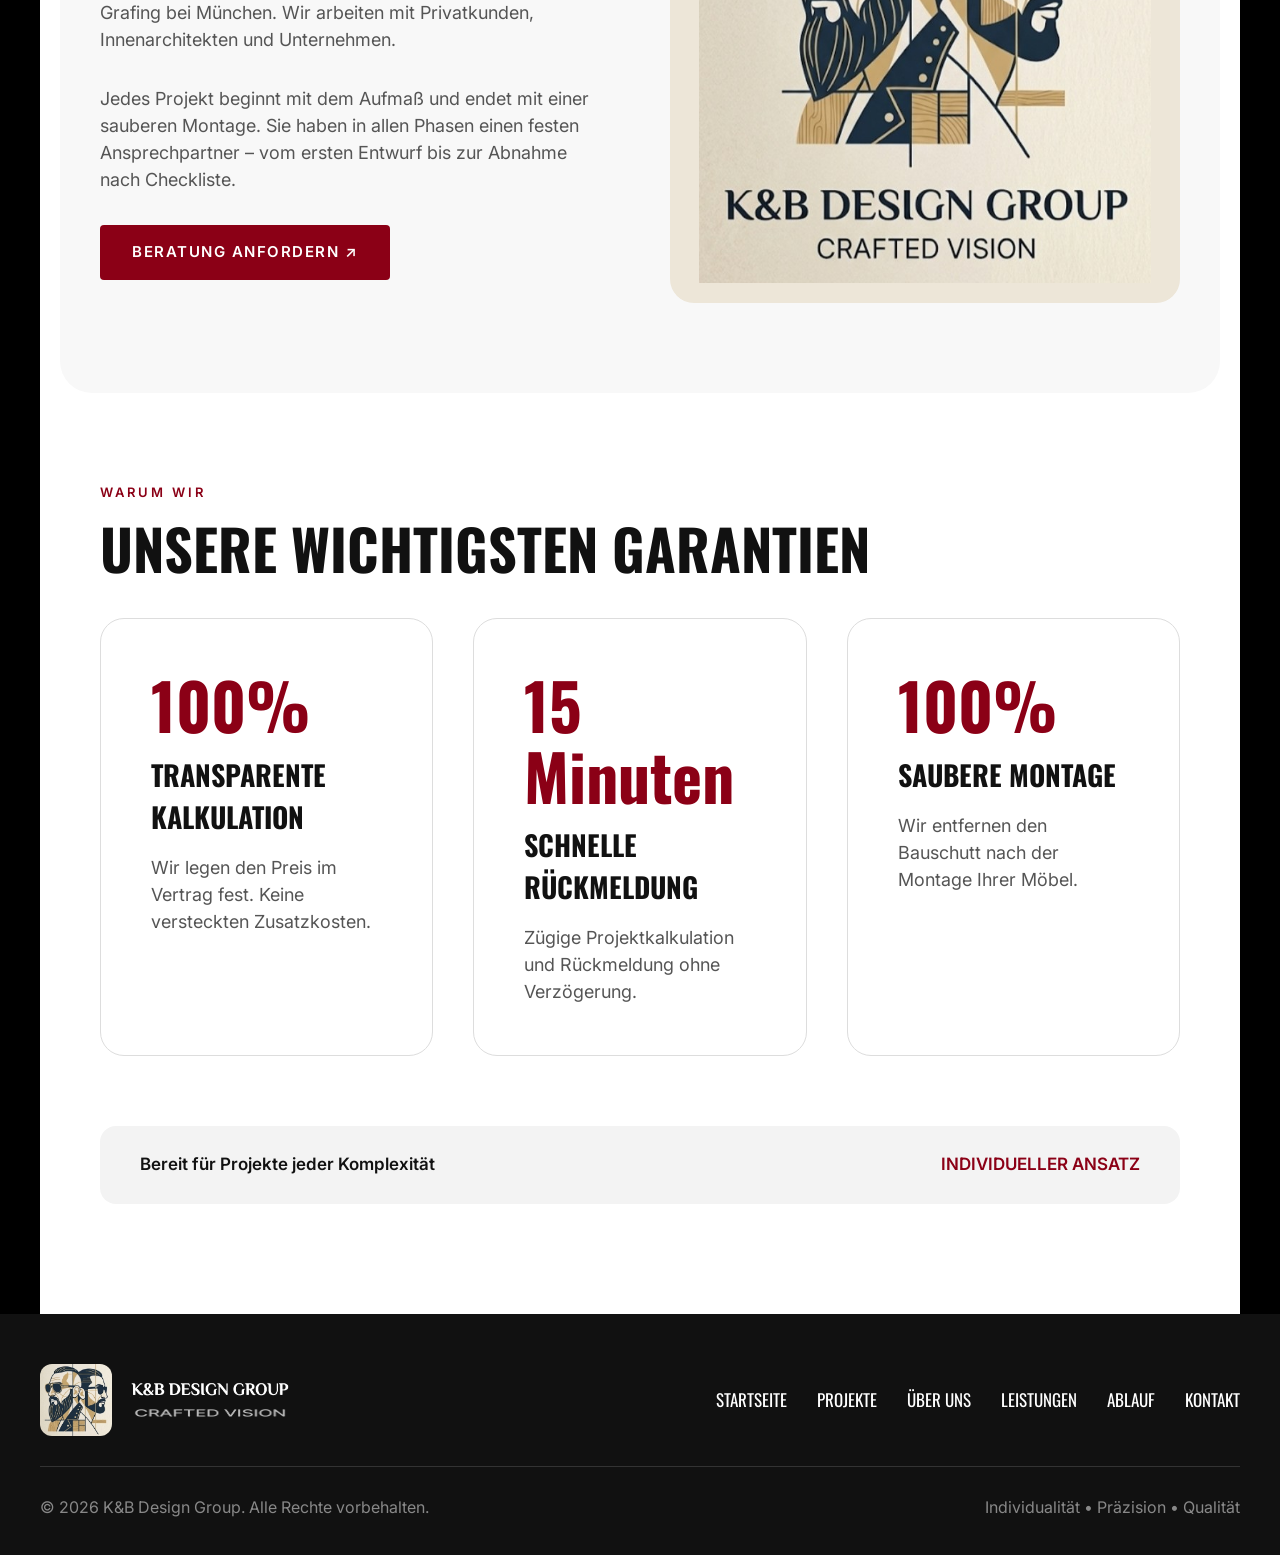
==== commit 6c3b2da4: "добавил лого, исправил слайдер, добавил главная в хедер, добавил многоязычность" ====
--- a/about.html
+++ b/about.html
@@ -1,10 +1,11 @@
 <!DOCTYPE html>
-<html lang="ru">
+<html lang="de">
 <head>
     <meta charset="UTF-8">
     <meta name="viewport" content="width=device-width, initial-scale=1.0">
-    <title>О студии | Корпусная мебель на заказ</title>
-    <meta name="description" content="О студии корпусной мебели: лазерный замер, 3D-проектирование, собственный цех и гарантии.">
+    <title data-i18n="meta.about.title">Über uns | K&amp;B Design Group</title>
+    <meta name="description" content="Über das Studio: Laser-Aufmaß, 3D-Planung, eigene Werkstatt und Garantien." data-i18n-content="meta.about.desc">
+    <link rel="icon" type="image/png" href="images/logo/favicon.png">
 
     <link rel="preconnect" href="https://fonts.googleapis.com">
     <link rel="preconnect" href="https://fonts.gstatic.com" crossorigin>
@@ -16,19 +17,37 @@
     <!-- ================= ШАПКА ================= -->
     <header class="site-header">
         <div class="site-header__inner">
-            <button class="burger" aria-label="Меню"><span></span><span></span><span></span></button>
+            <button class="burger" aria-label="Menü" data-i18n-aria="aria.menu"><span></span><span></span><span></span></button>
+
+            <a href="index.html" class="header-logo" aria-label="Zur Startseite" data-i18n-aria="aria.homeLogo">
+                <img class="header-logo__emblem" src="images/logo/logo-emblem.jpg" alt="K&amp;B Design Group">
+                <img class="header-logo__name" src="images/logo/logo-name-white.png" alt="K&amp;B Design Group">
+            </a>
+
             <nav class="nav">
-                <a href="projects.html">Проекты</a>
-                <a href="about.html">О студии</a>
-                <a href="services.html">Услуги</a>
-                <a href="process.html">Процесс работы</a>
-                <a href="contacts.html">Контакты</a>
+                <a href="index.html" data-i18n="nav.home">Startseite</a>
+                <a href="projects.html" data-i18n="nav.projects">Projekte</a>
+                <a href="about.html" data-i18n="nav.about">Über uns</a>
+                <a href="services.html" data-i18n="nav.services">Leistungen</a>
+                <a href="process.html" data-i18n="nav.process">Ablauf</a>
+                <a href="contacts.html" data-i18n="nav.contacts">Kontakt</a>
             </nav>
-            <div class="header-icons">
-                <a href="#" aria-label="Поиск"><svg viewBox="0 0 24 24" fill="none" stroke="currentColor" stroke-width="1.6"><circle cx="11" cy="11" r="7"/><path d="m20 20-4-4"/></svg></a>
-                <a href="#" aria-label="Профиль"><svg viewBox="0 0 24 24" fill="none" stroke="currentColor" stroke-width="1.6"><circle cx="12" cy="8" r="4"/><path d="M4 21c0-4.4 3.6-7 8-7s8 2.6 8 7"/></svg></a>
-                <a href="#" aria-label="Избранное"><svg viewBox="0 0 24 24" fill="none" stroke="currentColor" stroke-width="1.6"><path d="M12 20s-7-4.4-7-10a4 4 0 0 1 7-2.6A4 4 0 0 1 19 10c0 5.6-7 10-7 10Z"/></svg></a>
-                <a href="#" aria-label="Корзина"><svg viewBox="0 0 24 24" fill="none" stroke="currentColor" stroke-width="1.6"><path d="M5 8h14l-1 12H6L5 8Z"/><path d="M9 8V6a3 3 0 0 1 6 0v2"/></svg><span class="cart-badge">2</span></a>
+
+            <div class="header-right">
+                <!-- Переключатель языков: data-lang = код языка из js/i18n.js -->
+                <div class="lang-switch" role="group" aria-label="Sprache wählen" data-i18n-aria="aria.lang">
+                    <button data-lang="de" class="is-active">DE</button>
+                    <button data-lang="en">EN</button>
+                    <button data-lang="uk">UA</button>
+                    <button data-lang="ru">RU</button>
+                </div>
+
+                <div class="header-icons">
+                    <a href="#" aria-label="Suche" data-i18n-aria="aria.search"><svg viewBox="0 0 24 24" fill="none" stroke="currentColor" stroke-width="1.6"><circle cx="11" cy="11" r="7"/><path d="m20 20-4-4"/></svg></a>
+                    <a href="#" aria-label="Profil" data-i18n-aria="aria.profile"><svg viewBox="0 0 24 24" fill="none" stroke="currentColor" stroke-width="1.6"><circle cx="12" cy="8" r="4"/><path d="M4 21c0-4.4 3.6-7 8-7s8 2.6 8 7"/></svg></a>
+                    <a href="#" aria-label="Merkliste" data-i18n-aria="aria.favorites"><svg viewBox="0 0 24 24" fill="none" stroke="currentColor" stroke-width="1.6"><path d="M12 20s-7-4.4-7-10a4 4 0 0 1 7-2.6A4 4 0 0 1 19 10c0 5.6-7 10-7 10Z"/></svg></a>
+                    <a href="#" aria-label="Warenkorb" data-i18n-aria="aria.cart"><svg viewBox="0 0 24 24" fill="none" stroke="currentColor" stroke-width="1.6"><path d="M5 8h14l-1 12H6L5 8Z"/><path d="M9 8V6a3 3 0 0 1 6 0v2"/></svg><span class="cart-badge">2</span></a>
+                </div>
             </div>
         </div>
     </header>
@@ -38,84 +57,84 @@
 
             <!-- Шапка страницы -->
             <section class="page-hero" style="background-image: url('images/cat-wardrobes.jpg');">
-                <div class="breadcrumbs"><a href="index.html">Главная</a> / О студии</div>
+                <div class="breadcrumbs"><a href="index.html" data-i18n="nav.home">Startseite</a> / <span data-i18n="nav.about">Über uns</span></div>
                 <br>
-                <h1 class="title">О студии</h1>
-                <p class="lead" style="color:#ddd;">Проектируем, изготавливаем и устанавливаем корпусную мебель по индивидуальным размерам.</p>
+                <h1 class="title" data-i18n="nav.about">Über uns</h1>
+                <p class="lead" style="color:#ddd;" data-i18n="about.heroLead">Wir planen, fertigen und montieren Korpusmöbel nach individuellen Maßen.</p>
             </section>
 
             <!-- Индивидуальные решения -->
             <section class="section">
                 <div class="container">
-                    <span class="eyebrow">О студии</span>
-                    <h2 class="title">Индивидуальные решения для вашего пространства</h2>
+                    <span class="eyebrow" data-i18n="nav.about">Über uns</span>
+                    <h2 class="title" data-i18n="about.title">Individuelle Lösungen für Ihren Raum</h2>
 
                     <div class="features">
                         <div class="feature">
                             <svg viewBox="0 0 24 24" fill="currentColor"><path d="M12 2a2.5 2.5 0 0 1 1.2 4.7l1.4 3.1 2.8-1.2.8 1.8-2.8 1.2 3.3 7.3c.5 1-.1 2.2-1.2 2.4l-.6.1-4.9-10.6-4.9 10.6-.6-.1c-1.1-.2-1.7-1.4-1.2-2.4l3.3-7.3-2.8-1.2.8-1.8 2.8 1.2 1.4-3.1A2.5 2.5 0 0 1 12 2Zm0 1.8a.7.7 0 1 0 0 1.4.7.7 0 0 0 0-1.4Z"/></svg>
-                            <h3>Лазерный замер</h3>
-                            <p>Точный учёт геометрии и особенностей помещения.</p>
+                            <h3 data-i18n="feat1.title">Laser-Aufmaß</h3>
+                            <p data-i18n="feat1.text">Exakte Erfassung der Geometrie und Besonderheiten des Raums.</p>
                         </div>
                         <div class="feature">
                             <svg viewBox="0 0 24 24" fill="currentColor"><path d="M12 2 3 6.5v11L12 22l9-4.5v-11L12 2Zm0 2.2 6.4 3.2L12 10.6 5.6 7.4 12 4.2ZM5 9l6 3v7.7l-6-3V9Zm8 10.7V12l6-3v7.7l-6 3Z"/></svg>
-                            <h3>3D&#8209;проектирование</h3>
-                            <p>Полная визуализация и точная смета до начала работ.</p>
+                            <h3 data-i18n="feat2.title">3D&#8209;Planung</h3>
+                            <p data-i18n="feat2.text">Vollständige Visualisierung und genauer Kostenvoranschlag vor Arbeitsbeginn.</p>
                         </div>
                         <div class="feature">
                             <svg viewBox="0 0 24 24" fill="currentColor"><path d="M9 1.5h2l.4 2a5 5 0 0 1 1.3.6l1.7-1.2 1.4 1.4-1.2 1.7c.3.4.5.8.6 1.3l2 .4v2l-2 .4a5 5 0 0 1-.6 1.3l1.2 1.7-1.4 1.4-1.7-1.2a5 5 0 0 1-1.3.6l-.4 2H9l-.4-2a5 5 0 0 1-1.3-.6l-1.7 1.2-1.4-1.4 1.2-1.7a5 5 0 0 1-.6-1.3l-2-.4v-2l2-.4c.1-.5.3-.9.6-1.3L4.2 4.3l1.4-1.4 1.7 1.2c.4-.3.8-.5 1.3-.6l.4-2ZM10 6.5a2.5 2.5 0 1 0 0 5 2.5 2.5 0 0 0 0-5Zm7.5 7.5h1.5l.3 1.3.9.4 1.1-.8 1 1-.7 1.1.4.9 1.3.3V20l-1.3.3-.4.9.7 1.1-1 1-1.1-.7-.9.4-.3 1.3h-1.5l-.3-1.3-.9-.4-1.1.7-1-1 .7-1.1-.4-.9-1.3-.3v-1.5l1.3-.3.4-.9-.7-1.1 1-1 1.1.8.9-.4.3-1.3Zm.7 3.2a1.6 1.6 0 1 0 0 3.2 1.6 1.6 0 0 0 0-3.2Z"/></svg>
-                            <h3>Собственный цех</h3>
-                            <p>Изготовление на современном автоматизированном оборудовании.</p>
+                            <h3 data-i18n="feat3.title">Eigene Werkstatt</h3>
+                            <p data-i18n="feat3.text">Fertigung auf modernen automatisierten Maschinen.</p>
                         </div>
                     </div>
 
                     <div class="info-bar info-bar--outline">
-                        <span>Отклик на заявку в течение 15 минут</span>
-                        <span>Гарантия соблюдения сроков</span>
+                        <span data-i18n="about.bar1">Reaktion auf Ihre Anfrage innerhalb von 15 Minuten</span>
+                        <span data-i18n="about.bar2">Garantierte Termintreue</span>
                     </div>
                 </div>
             </section>
 
-            <!-- О нас подробнее -->
+            <!-- Кто мы -->
             <section class="section section--light" style="border-radius: 32px;">
                 <div class="container about-split">
                     <div>
-                        <span class="eyebrow">Кто мы</span>
-                        <h2 class="title title--sm">Мебель, которая создаётся под вас</h2>
-                        <p class="lead">Мы — студия корпусной мебели в Grafing bei München. Работаем с частными клиентами, дизайнерами интерьера и бизнесом.</p>
-                        <p class="lead">Каждый проект начинается с замера и заканчивается чистым монтажом. Вы общаетесь с одним менеджером на всех этапах — от первого эскиза до приёмки по чек-листу.</p>
-                        <a href="#" class="btn" data-modal-open>Получить консультацию ↗</a>
+                        <span class="eyebrow" data-i18n="about.whoEyebrow">Wer wir sind</span>
+                        <h2 class="title title--sm" data-i18n="about.whoTitle">Möbel, die für Sie entstehen</h2>
+                        <p class="lead" data-i18n="about.whoText1">Wir sind K&amp;B Design Group – ein Studio für Korpusmöbel in Grafing bei München. Wir arbeiten mit Privatkunden, Innenarchitekten und Unternehmen.</p>
+                        <p class="lead" data-i18n="about.whoText2">Jedes Projekt beginnt mit dem Aufmaß und endet mit einer sauberen Montage. Sie haben in allen Phasen einen festen Ansprechpartner – vom ersten Entwurf bis zur Abnahme nach Checkliste.</p>
+                        <a href="#" class="btn" data-modal-open data-i18n="cta.consult">Beratung anfordern ↗</a>
                     </div>
-                    <img src="images/cat-home.jpg" alt="Мебель для дома">
+                    <img class="about-logo" src="images/logo/logo-full.jpg" alt="K&amp;B Design Group — Crafted Vision">
                 </div>
             </section>
 
             <!-- Гарантии -->
             <section class="section">
                 <div class="container">
-                    <span class="eyebrow">Почему мы</span>
-                    <h2 class="title">Наши ключевые гарантии</h2>
+                    <span class="eyebrow" data-i18n="guar.eyebrow">Warum wir</span>
+                    <h2 class="title" data-i18n="guar.title">Unsere wichtigsten Garantien</h2>
 
                     <div class="guarantees">
                         <div class="guarantee">
                             <div class="guarantee__num">100%</div>
-                            <h3>Прозрачная смета</h3>
-                            <p>Фиксируем стоимость в договоре. Никаких скрытых доплат.</p>
+                            <h3 data-i18n="guar1.title">Transparente Kalkulation</h3>
+                            <p data-i18n="guar1.text">Wir legen den Preis im Vertrag fest. Keine versteckten Zusatzkosten.</p>
                         </div>
                         <div class="guarantee">
-                            <div class="guarantee__num">15 минут</div>
-                            <h3>Быстрая связь</h3>
-                            <p>Оперативный расчёт проекта и обратная связь без задержек.</p>
+                            <div class="guarantee__num" data-i18n="guar2.num">15 Minuten</div>
+                            <h3 data-i18n="guar2.title">Schnelle Rückmeldung</h3>
+                            <p data-i18n="guar2.text">Zügige Projektkalkulation und Rückmeldung ohne Verzögerung.</p>
                         </div>
                         <div class="guarantee">
                             <div class="guarantee__num">100%</div>
-                            <h3>Чистый монтаж</h3>
-                            <p>Убираем строительный мусор после установки вашей мебели.</p>
+                            <h3 data-i18n="guar3.title">Saubere Montage</h3>
+                            <p data-i18n="guar3.text">Wir entfernen den Bauschutt nach der Montage Ihrer Möbel.</p>
                         </div>
                     </div>
 
                     <div class="info-bar">
-                        <span>Готовы реализовать проект любой сложности</span>
-                        <span>Индивидуальный подход</span>
+                        <span data-i18n="guar.bar1">Bereit für Projekte jeder Komplexität</span>
+                        <span data-i18n="guar.bar2">Individueller Ansatz</span>
                     </div>
                 </div>
             </section>
@@ -126,17 +145,26 @@
     <!-- ================= ПОДВАЛ ================= -->
     <footer class="site-footer">
         <div class="container">
-            <nav class="site-footer__nav">
-                <a href="index.html">Главная</a>
-                <a href="projects.html">Проекты</a>
-                <a href="about.html">О студии</a>
-                <a href="services.html">Услуги</a>
-                <a href="process.html">Процесс работы</a>
-                <a href="contacts.html">Контакты</a>
-            </nav>
+            <div class="site-footer__top">
+                <a href="index.html" class="footer-brand" aria-label="Zur Startseite" data-i18n-aria="aria.homeLogo">
+                    <img class="footer-brand__emblem" src="images/logo/logo-emblem.jpg" alt="">
+                    <span class="footer-brand__text">
+                        <img class="footer-brand__name" src="images/logo/logo-name-white.png" alt="K&amp;B Design Group">
+                        <img class="footer-brand__slogan" src="images/logo/logo-slogan-white.png" alt="Crafted Vision">
+                    </span>
+                </a>
+                <nav class="site-footer__nav">
+                    <a href="index.html" data-i18n="nav.home">Startseite</a>
+                    <a href="projects.html" data-i18n="nav.projects">Projekte</a>
+                    <a href="about.html" data-i18n="nav.about">Über uns</a>
+                    <a href="services.html" data-i18n="nav.services">Leistungen</a>
+                    <a href="process.html" data-i18n="nav.process">Ablauf</a>
+                    <a href="contacts.html" data-i18n="nav.contacts">Kontakt</a>
+                </nav>
+            </div>
             <div class="site-footer__bottom">
-                <span>© <span data-year></span> Студия Корпусной Мебели. Все права защищены.</span>
-                <span>Индивидуальность • Точность • Качество</span>
+                <span>© <span data-year></span> K&amp;B Design Group. <span data-i18n="footer.rights">Alle Rechte vorbehalten.</span></span>
+                <span data-i18n="footer.values">Individualität • Präzision • Qualität</span>
             </div>
         </div>
     </footer>
@@ -144,20 +172,22 @@
     <!-- ================= МОДАЛЬНОЕ ОКНО ================= -->
     <div class="modal" id="modal">
         <div class="modal__box">
-            <button class="modal__close" aria-label="Закрыть">&times;</button>
-            <h2>Получить консультацию</h2>
-            <p>Оставьте контакты — перезвоним в течение 15 минут.</p>
+            <button class="modal__close" aria-label="Schließen" data-i18n-aria="aria.close">&times;</button>
+            <h2 data-i18n="modal.title">Beratung anfordern</h2>
+            <p data-i18n="modal.text">Hinterlassen Sie Ihre Kontaktdaten – wir rufen Sie innerhalb von 15 Minuten zurück.</p>
             <form class="form">
-                <input type="text" name="name" placeholder="Ваше имя" required>
-                <input type="tel" name="phone" placeholder="Телефон" required>
-                <textarea name="message" placeholder="Что хотите заказать?"></textarea>
-                <button type="submit" class="btn">Отправить заявку</button>
-                <div class="form__success">Спасибо! Мы скоро свяжемся с вами.</div>
-                <div class="form__agree">Нажимая кнопку, вы соглашаетесь на обработку персональных данных.</div>
+                <input type="text" name="name" placeholder="Ihr Name" data-i18n-placeholder="form.name" required>
+                <input type="tel" name="phone" placeholder="Telefon" data-i18n-placeholder="form.phone" required>
+                <textarea name="message" placeholder="Was möchten Sie bestellen?" data-i18n-placeholder="form.message"></textarea>
+                <button type="submit" class="btn" data-i18n="form.submit">Anfrage senden</button>
+                <div class="form__success" data-i18n="form.success">Vielen Dank! Wir melden uns in Kürze bei Ihnen.</div>
+                <div class="form__agree" data-i18n="form.agree">Mit dem Absenden stimmen Sie der Verarbeitung Ihrer personenbezogenen Daten zu.</div>
             </form>
         </div>
     </div>
 
+    <!-- Сначала переводы, потом остальные скрипты -->
+    <script src="js/i18n.js"></script>
     <script src="js/main.js"></script>
 </body>
 </html>
--- a/css/style.css
+++ b/css/style.css
@@ -1,6 +1,3 @@
-/* =========================================================
-   Корпусная мебель на заказ — общие стили для всех страниц
-   ========================================================= */
 
 :root {
     --black: #000000;
@@ -67,8 +64,6 @@
     padding: 0 40px;
 }
 
-/* ---------- Общие элементы ---------- */
-
 .eyebrow {
     display: block;
     font-size: 13px;
@@ -186,10 +181,6 @@
     text-transform: uppercase;
 }
 
-/* =========================================================
-   ШАПКА
-   ========================================================= */
-
 .site-header {
     position: sticky;
     top: 0;
@@ -201,20 +192,47 @@
 .site-header__inner {
     max-width: 1920px;
     margin: 0 auto;
-    padding: 20px 40px;
+    padding: 14px 40px;
     display: flex;
     align-items: center;
     justify-content: space-between;
+    gap: 30px;
+}
+
+.header-logo {
+    display: flex;
+    align-items: center;
+    gap: 12px;
+    flex-shrink: 0;
+    transition: opacity 0.2s;
+}
+
+.header-logo:hover {
+    opacity: 0.85;
+}
+
+.header-logo__emblem {
+    width: 46px;
+    height: 46px;
+    object-fit: cover;
+    border-radius: 8px;
+    background: #ede6d8;
+}
+
+.header-logo__name {
+    height: 17px;
+    width: auto;
 }
 
 .nav {
     display: flex;
     align-items: center;
     font-family: var(--font-head);
-    font-size: 18px;
+    font-size: 16px;
     font-weight: 500;
     letter-spacing: 0.5px;
     text-transform: uppercase;
+    white-space: nowrap;
 }
 
 .nav a {
@@ -225,8 +243,41 @@
 
 .nav a:not(:last-child)::after {
     content: '|';
-    margin: 0 18px;
+    margin: 0 14px;
     opacity: 0.9;
+}
+
+.header-right {
+    display: flex;
+    align-items: center;
+    gap: 26px;
+    flex-shrink: 0;
+}
+
+.lang-switch {
+    display: flex;
+    border: 1px solid #444;
+    border-radius: 20px;
+    padding: 2px;
+}
+
+.lang-switch button {
+    padding: 4px 9px;
+    border-radius: 16px;
+    font-size: 12px;
+    font-weight: 600;
+    letter-spacing: 0.5px;
+    color: #bbb;
+    transition: background 0.2s, color 0.2s;
+}
+
+.lang-switch button:hover {
+    color: var(--white);
+}
+
+.lang-switch button.is-active {
+    background: var(--white);
+    color: var(--black);
 }
 
 .nav a:hover {
@@ -294,10 +345,6 @@
 .burger.is-open span:nth-child(2) { opacity: 0; }
 .burger.is-open span:nth-child(3) { transform: translateY(-8px) rotate(-45deg); }
 
-/* =========================================================
-   ОСНОВНОЙ КОНТЕЙНЕР (белая «карточка» на чёрном фоне)
-   ========================================================= */
-
 .page {
     background: var(--white);
     margin: 0 40px;
@@ -308,10 +355,6 @@
 .page__inner {
     padding: 20px;
 }
-
-/* =========================================================
-   ГЛАВНЫЙ ЭКРАН (index)
-   ========================================================= */
 
 .hero {
     position: relative;
@@ -351,17 +394,13 @@
     gap: 14px;
 }
 
-.logo {
+.logo-badge {
     flex-shrink: 0;
-    background: var(--white);
-    color: var(--black);
-    font-family: var(--font-head);
-    font-weight: 700;
-    font-size: 24px;
-    line-height: 1;
-    padding: 8px 6px;
-    text-align: center;
-    text-transform: uppercase;
+    width: 104px;
+    height: 104px;
+    object-fit: cover;
+    border-radius: 14px;
+    background: #ede6d8;
 }
 
 .brand__text {
@@ -379,11 +418,21 @@
 }
 
 .company-name {
-    font-family: var(--font-head);
-    font-weight: 700;
-    font-size: 26px;
-    letter-spacing: 1px;
-    text-transform: uppercase;
+    display: flex;
+    flex-direction: column;
+    align-items: center;
+    gap: 10px;
+}
+
+.company-name__title {
+    height: 30px;
+    width: auto;
+}
+
+.company-name__slogan {
+    height: 15px;
+    width: auto;
+    opacity: 0.85;
 }
 
 .hero__bottom {
@@ -457,10 +506,6 @@
     font-size: 18px;
 }
 
-/* =========================================================
-   КАТЕГОРИИ + СЛАЙДЕР
-   ========================================================= */
-
 .categories {
     padding: 70px 0 40px;
 }
@@ -513,7 +558,8 @@
     overflow-x: auto;
     scroll-snap-type: x mandatory;
     scrollbar-width: none;
-    padding: 0 20px 10px;
+    padding: 14px 20px 10px;
+    margin-top: -14px;
 }
 
 .slider::-webkit-scrollbar {
@@ -591,10 +637,6 @@
     background: var(--black);
 }
 
-/* =========================================================
-   ЭТАПЫ РАБОТЫ — список (главная)
-   ========================================================= */
-
 .steps {
     border-top: 1px solid var(--border);
     padding: 90px 130px;
@@ -712,10 +754,6 @@
     margin-top: 20px;
 }
 
-/* =========================================================
-   КОНТАКТЫ + КАРТА (главная, светлая версия)
-   ========================================================= */
-
 .contacts-light {
     border-top: 1px solid var(--border);
     margin: 0 130px;
@@ -792,10 +830,6 @@
     border: 0;
     display: block;
 }
-
-/* =========================================================
-   ВНУТРЕННИЕ СТРАНИЦЫ — шапка страницы
-   ========================================================= */
 
 .page-hero {
     position: relative;
@@ -836,10 +870,6 @@
     text-decoration: underline;
 }
 
-/* =========================================================
-   О СТУДИИ
-   ========================================================= */
-
 .features {
     display: grid;
     grid-template-columns: repeat(3, 1fr);
@@ -901,6 +931,12 @@
     width: 100%;
     height: 520px;
     object-fit: cover;
+}
+
+.about-split img.about-logo {
+    object-fit: contain;
+    background: #ede6d8;
+    padding: 20px;
 }
 
 /* Гарантии */
@@ -939,10 +975,6 @@
     font-size: 18px;
     color: var(--text-muted);
 }
-
-/* =========================================================
-   УСЛУГИ — блоки «картинка + текст»
-   ========================================================= */
 
 .service {
     display: grid;
@@ -980,10 +1012,6 @@
     margin-bottom: 30px;
 }
 
-/* =========================================================
-   ПРОЦЕСС — карточки этапов
-   ========================================================= */
-
 .process-cards {
     display: grid;
     grid-template-columns: repeat(5, 1fr);
@@ -1037,10 +1065,6 @@
     color: var(--text-muted);
 }
 
-/* =========================================================
-   ПРОЕКТЫ — фильтр и галерея
-   ========================================================= */
-
 .filters {
     display: flex;
     flex-wrap: wrap;
@@ -1117,10 +1141,6 @@
     text-transform: uppercase;
 }
 
-/* =========================================================
-   КОНТАКТЫ — тёмная версия (страница контактов и подвал)
-   ========================================================= */
-
 .contacts-dark__head {
     display: flex;
     justify-content: space-between;
@@ -1193,8 +1213,6 @@
 .contacts-dark .map {
     border-color: #2a2a2a;
 }
-
-/* ---------- Форма ---------- */
 
 .form {
     display: grid;
@@ -1252,16 +1270,52 @@
     display: block;
 }
 
-/* =========================================================
-   ПОДВАЛ
-   ========================================================= */
-
 .site-footer {
     background: var(--dark);
     color: #888;
     font-size: 16px;
 }
 
+.site-footer__top {
+    display: flex;
+    justify-content: space-between;
+    align-items: center;
+    gap: 30px;
+    flex-wrap: wrap;
+    padding: 50px 0 30px;
+}
+
+.footer-brand {
+    display: flex;
+    align-items: center;
+    gap: 18px;
+}
+
+.footer-brand__emblem {
+    width: 72px;
+    height: 72px;
+    object-fit: cover;
+    border-radius: 12px;
+    background: #ede6d8;
+}
+
+.footer-brand__text {
+    display: flex;
+    flex-direction: column;
+    gap: 8px;
+}
+
+.footer-brand__name {
+    height: 20px;
+    width: auto;
+}
+
+.footer-brand__slogan {
+    height: 11px;
+    width: auto;
+    opacity: 0.7;
+}
+
 .site-footer__nav {
     display: flex;
     flex-wrap: wrap;
@@ -1270,7 +1324,6 @@
     font-size: 17px;
     text-transform: uppercase;
     color: var(--white);
-    padding: 50px 0 30px;
 }
 
 .site-footer__nav a:hover {
@@ -1285,10 +1338,6 @@
     border-top: 1px solid #333;
     padding: 28px 0 36px;
 }
-
-/* =========================================================
-   МОДАЛЬНОЕ ОКНО «ПОЛУЧИТЬ КОНСУЛЬТАЦИЮ»
-   ========================================================= */
 
 .modal {
     position: fixed;
@@ -1351,10 +1400,6 @@
     margin-bottom: 24px;
 }
 
-/* =========================================================
-   АДАПТИВ
-   ========================================================= */
-
 @media (max-width: 1200px) {
     .steps { padding: 70px 40px; }
     .contacts-light { margin: 0 40px; }
@@ -1362,12 +1407,16 @@
     .slider { grid-auto-columns: calc((100% - 2 * 28px) / 3); }
 }
 
-@media (max-width: 1024px) {
+@media (max-width: 1560px) {
+    .header-logo__name { display: none; }
+}
+
+@media (max-width: 1340px) {
     .burger { display: flex; }
 
     .nav {
-        position: fixed;
-        top: 72px;
+        position: absolute;
+        top: 100%;
         left: 0;
         right: 0;
         flex-direction: column;
@@ -1387,8 +1436,11 @@
     .nav a:not(:last-child)::after { display: none; }
 
     .site-header__inner { gap: 20px; }
-    .header-icons { margin-left: auto; }
-
+    .header-right { margin-left: auto; }
+    .header-logo__name { display: block; }
+}
+
+@media (max-width: 1024px) {
     .page { margin: 0 16px; }
 
     .features,
@@ -1413,9 +1465,20 @@
 @media (max-width: 700px) {
     .container { padding: 0 20px; }
     .site-header__inner { padding: 16px 20px; }
-    .header-icons { gap: 16px; }
-    .header-icons svg { width: 20px; height: 20px; }
-    .nav { top: 62px; padding: 20px; }
+    .site-header__inner { gap: 12px; }
+    .header-right { gap: 14px; }
+    .header-logo__name { display: none; }
+    .header-logo__emblem { width: 40px; height: 40px; }
+    .header-icons a:not(:last-child) { display: none; }
+    .header-icons svg { width: 22px; height: 22px; }
+    .lang-switch button { padding: 4px 7px; font-size: 11px; }
+    .nav { padding: 20px; }
+
+    .logo-badge { width: 76px; height: 76px; }
+    .company-name { align-items: flex-start; }
+    .company-name__title { height: 22px; }
+    .company-name__slogan { height: 11px; }
+    .footer-brand__name { height: 16px; }
 
     .page { margin: 0; border-radius: 20px 20px 0 0; }
     .page__inner { padding: 10px; }
